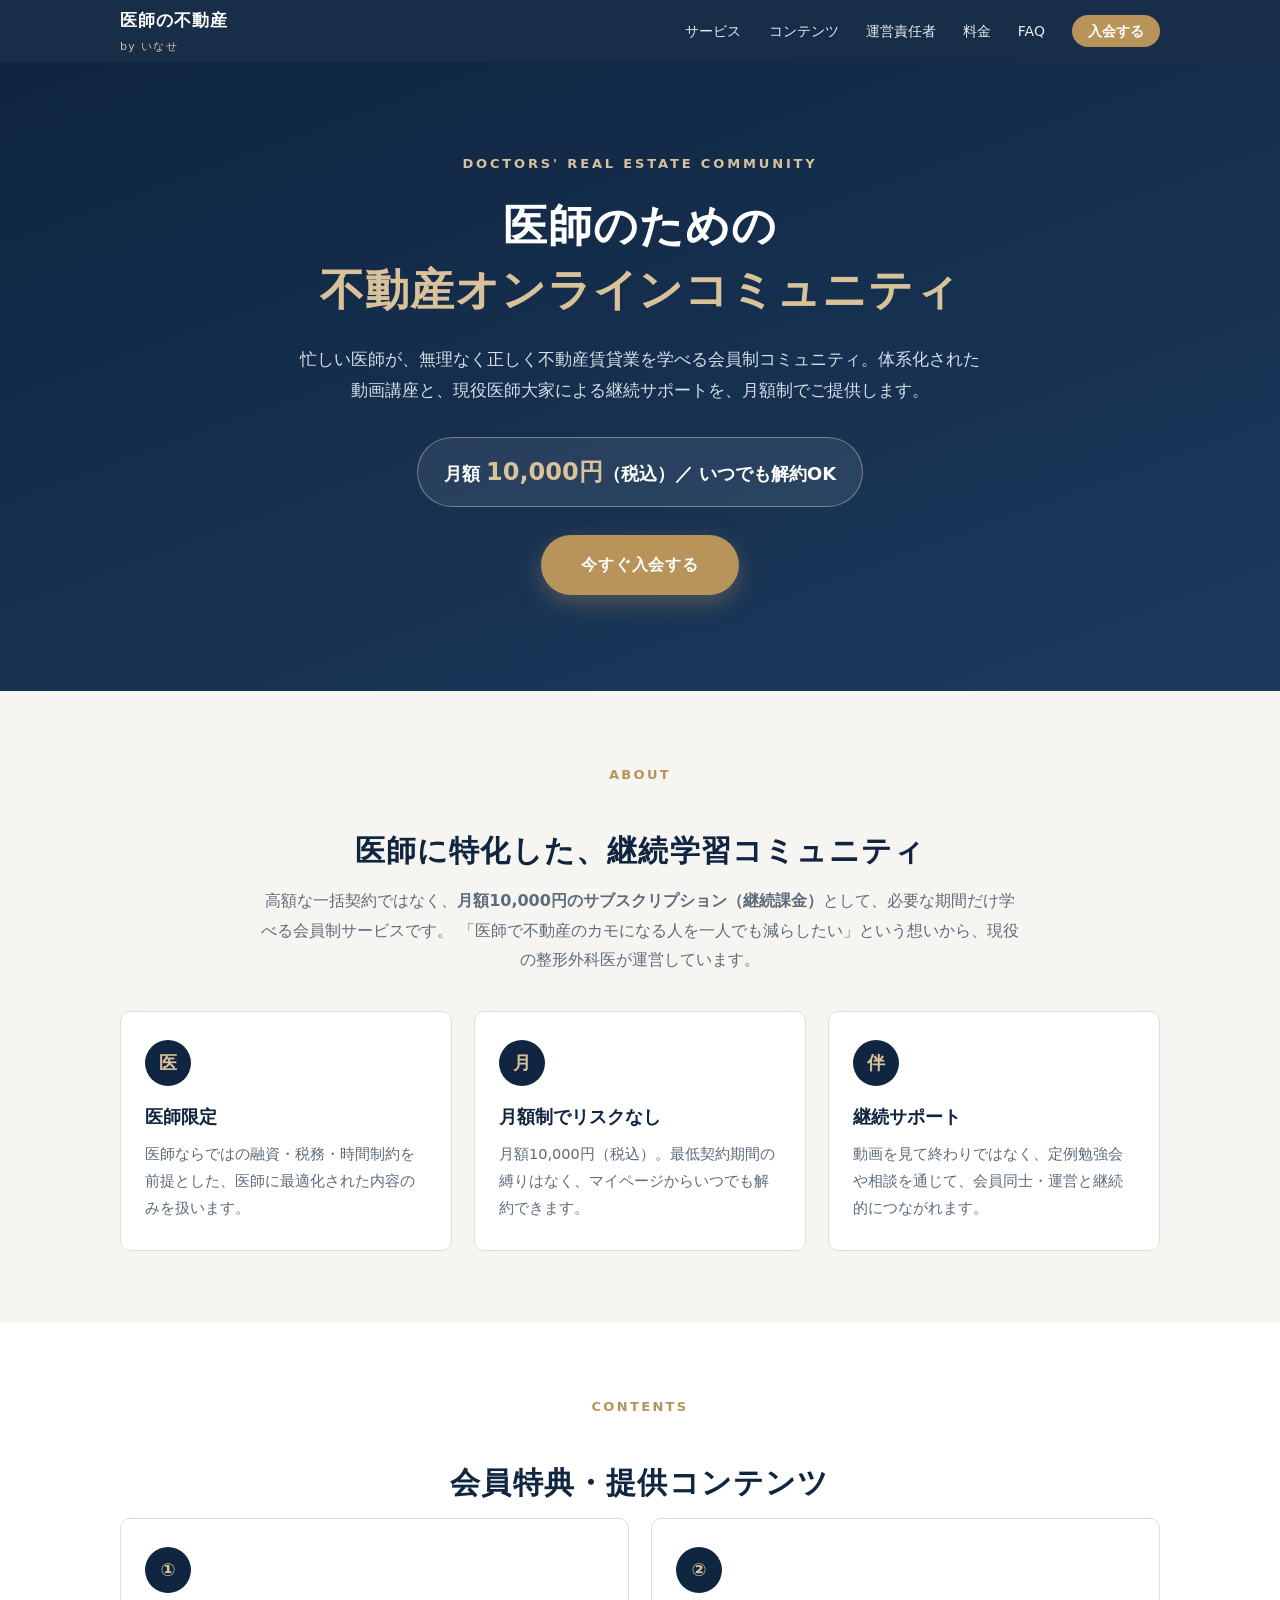
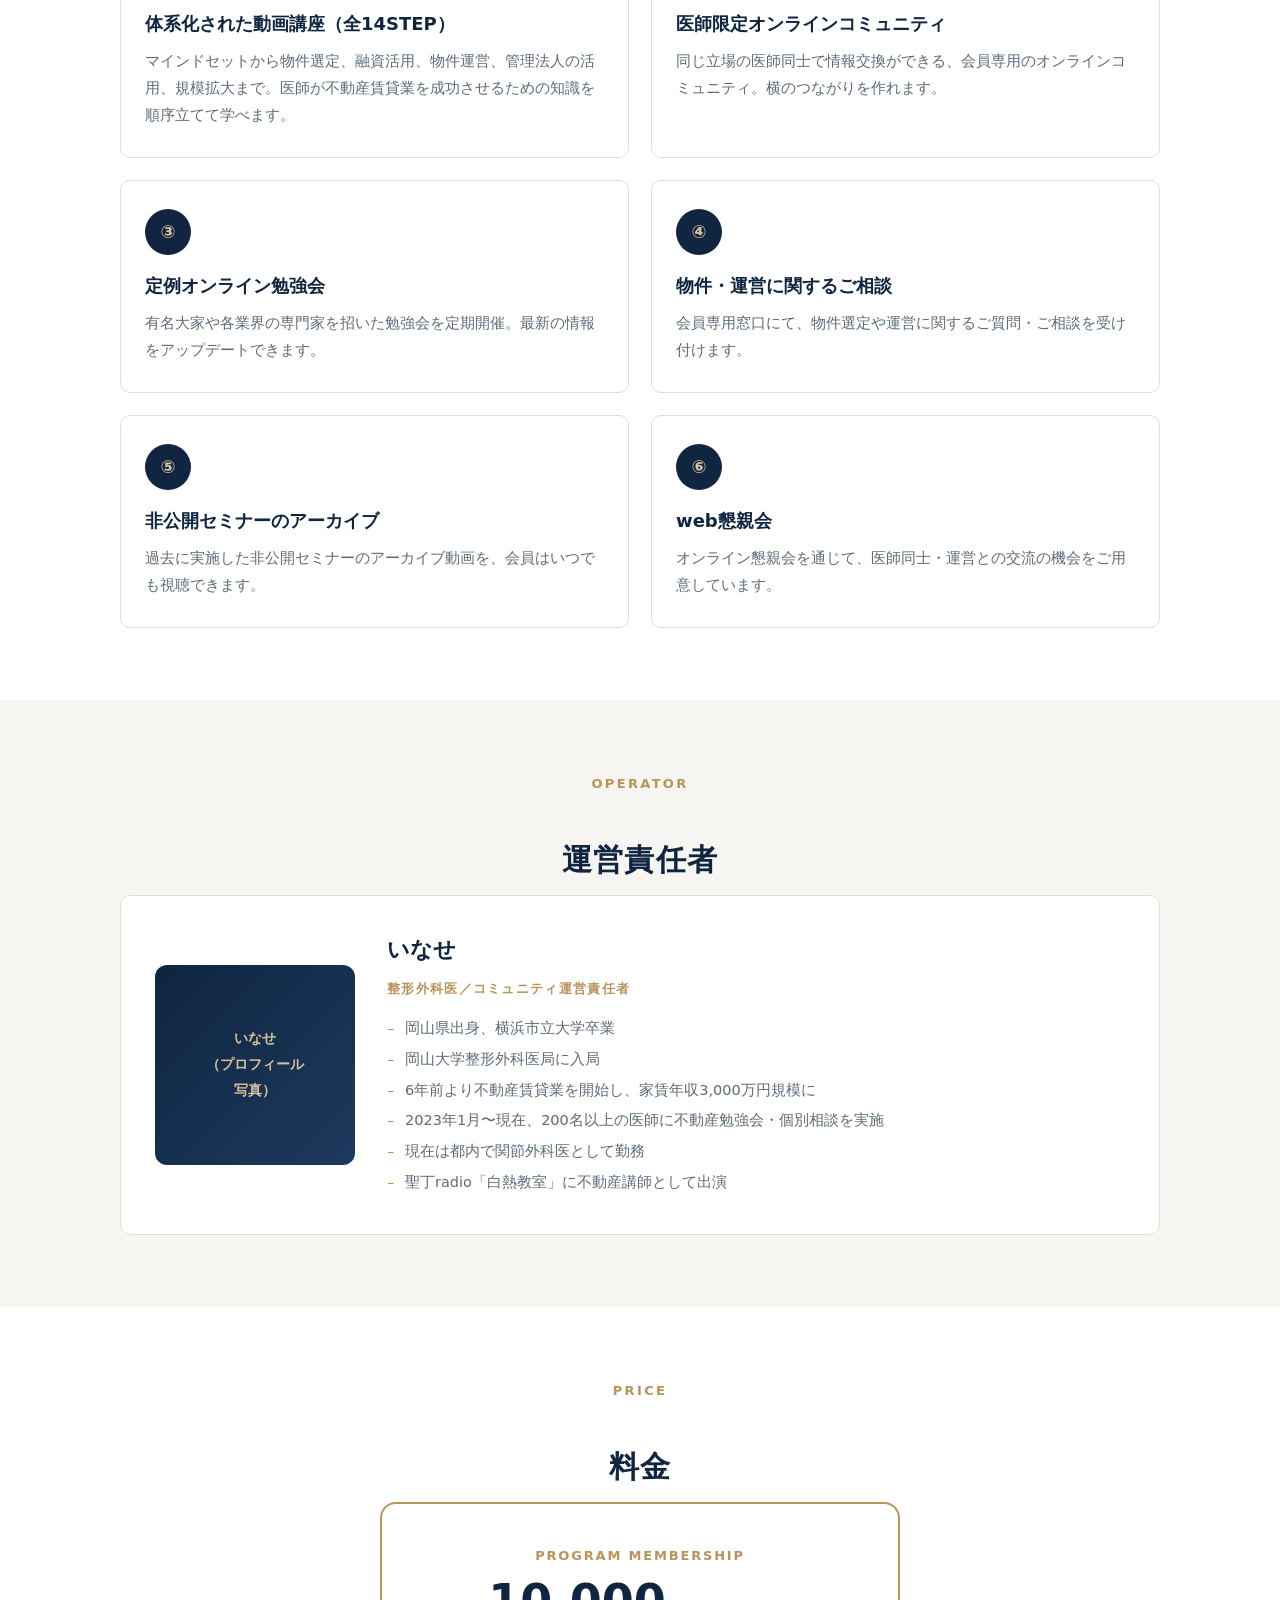
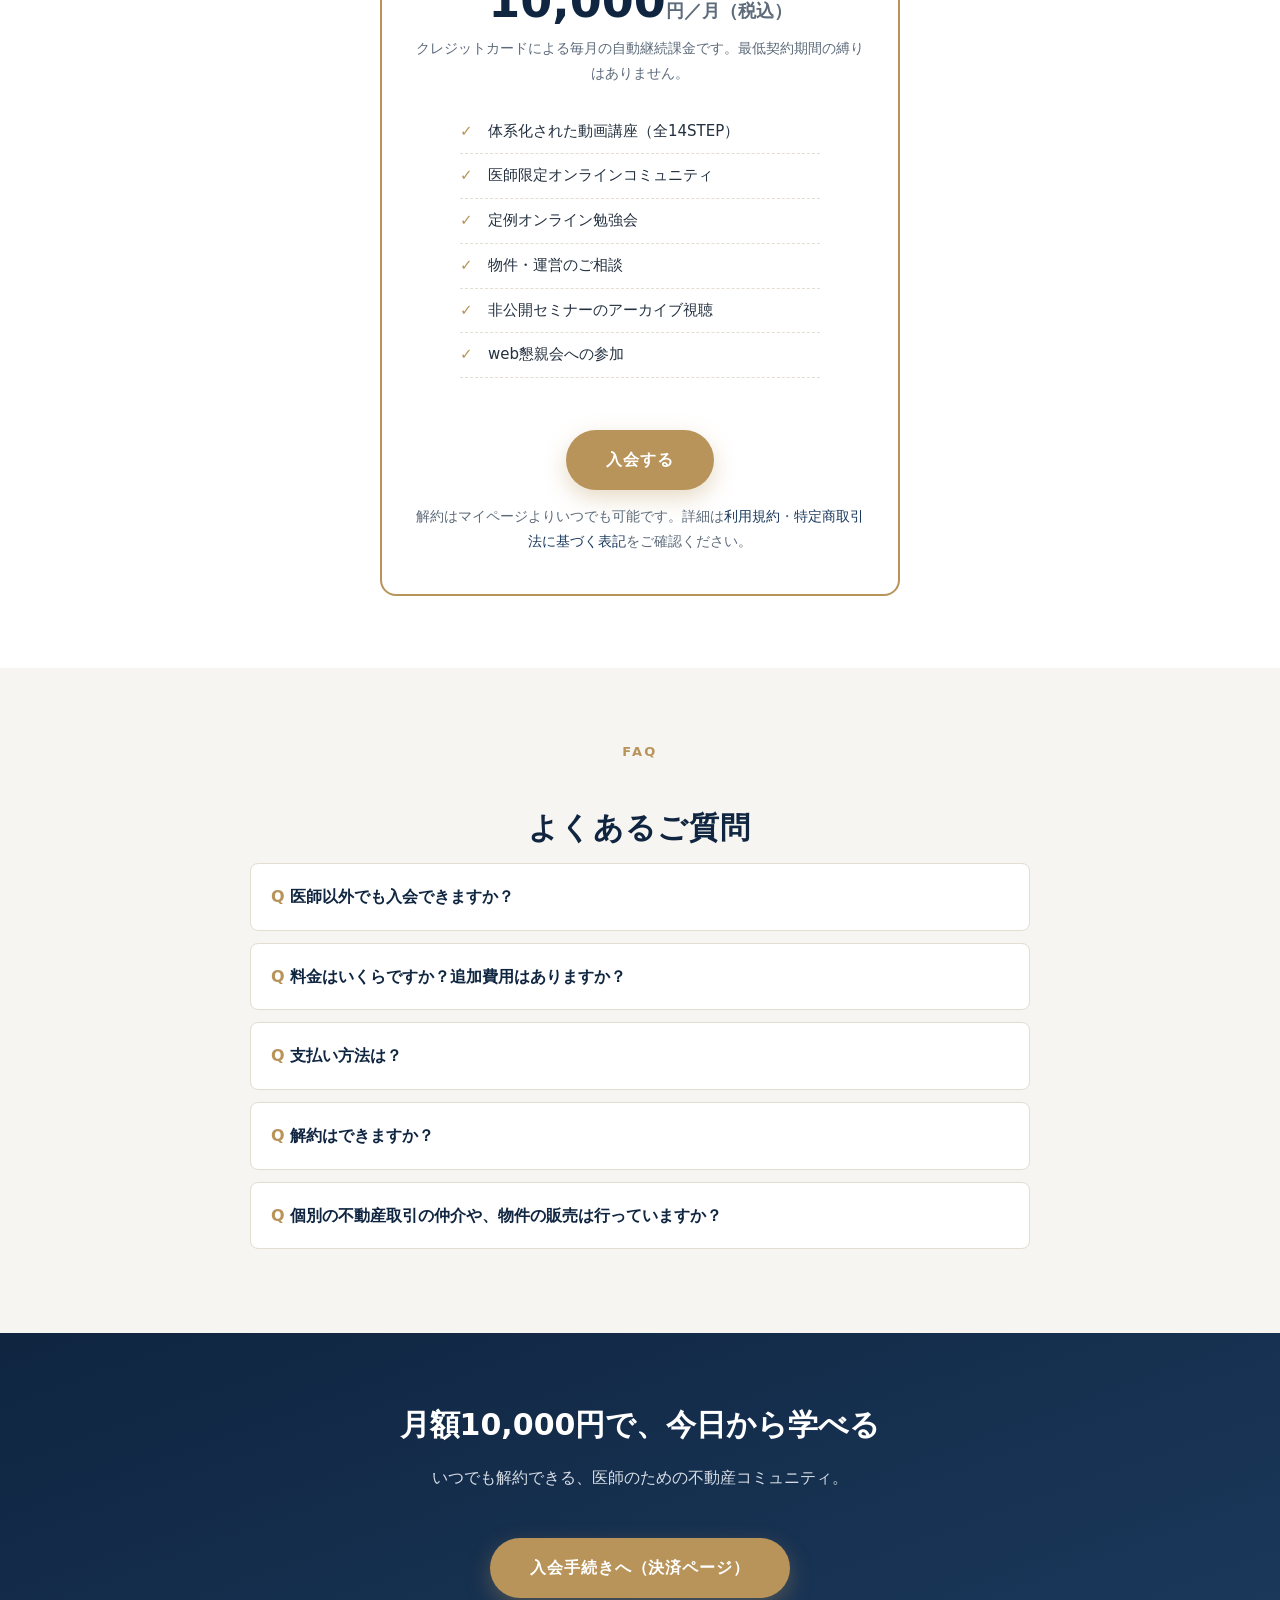
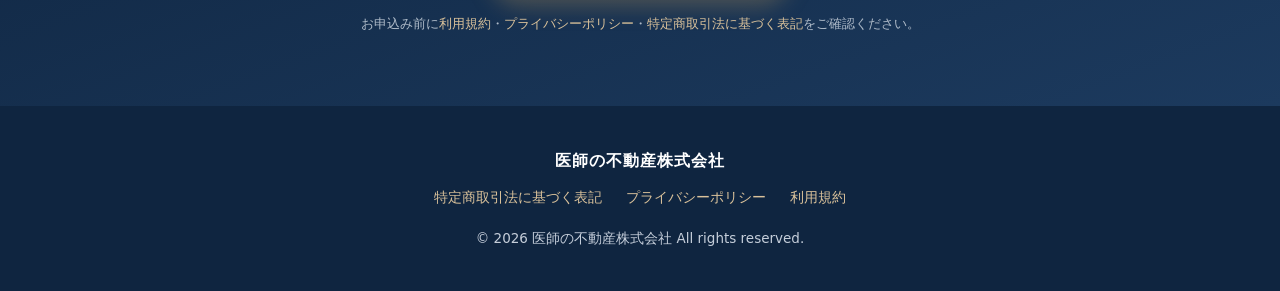
==== index.html @ 853f60ac "医師の不動産 月額会員制コミュニティ サイト初版（LP・特商法・利用規約・プライバシー） Co-Authored-By: Claude Opus 4.8 (1M context) <noreply@a" ====
<!DOCTYPE html>
<html lang="ja">
<head>
<meta charset="UTF-8">
<meta name="viewport" content="width=device-width, initial-scale=1.0">
<title>医師のための不動産コミュニティ｜医師の不動産株式会社</title>
<meta name="description" content="医師限定の不動産オンライン会員制コミュニティ。月額10,000円（税込）で、体系化された動画講座・定例勉強会・会員専用コミュニティ・物件相談をご利用いただけます。いつでも解約可能。">
<link rel="stylesheet" href="style.css">
</head>
<body>

<header class="site-header">
  <div class="container">
    <div class="brand">医師の不動産 <small>by いなせ</small></div>
    <nav class="nav">
      <a href="#about">サービス</a>
      <a href="#content">コンテンツ</a>
      <a href="#mentor">運営責任者</a>
      <a href="#price">料金</a>
      <a href="#faq">FAQ</a>
      <a href="#join" class="nav-cta">入会する</a>
    </nav>
  </div>
</header>

<!-- HERO -->
<section class="hero">
  <div class="container">
    <p class="eyebrow">DOCTORS' REAL ESTATE COMMUNITY</p>
    <h1>医師のための<br><span class="accent">不動産オンラインコミュニティ</span></h1>
    <p class="lead">忙しい医師が、無理なく正しく不動産賃貸業を学べる会員制コミュニティ。体系化された動画講座と、現役医師大家による継続サポートを、月額制でご提供します。</p>
    <div class="price-pill">月額 <b>10,000円</b>（税込）／ いつでも解約OK</div>
    <div><a href="#join" class="btn">今すぐ入会する</a></div>
  </div>
</section>

<!-- ABOUT -->
<section class="section" id="about">
  <div class="container">
    <p class="sec-sub">About</p>
    <h2 class="sec-title">医師に特化した、継続学習コミュニティ</h2>
    <p class="center" style="max-width:760px;margin:0 auto 36px;color:var(--muted)">
      高額な一括契約ではなく、<b>月額10,000円のサブスクリプション（継続課金）</b>として、必要な期間だけ学べる会員制サービスです。
      「医師で不動産のカモになる人を一人でも減らしたい」という想いから、現役の整形外科医が運営しています。
    </p>
    <div class="grid grid-3">
      <div class="card"><div class="ico">医</div><h3>医師限定</h3><p>医師ならではの融資・税務・時間制約を前提とした、医師に最適化された内容のみを扱います。</p></div>
      <div class="card"><div class="ico">月</div><h3>月額制でリスクなし</h3><p>月額10,000円（税込）。最低契約期間の縛りはなく、マイページからいつでも解約できます。</p></div>
      <div class="card"><div class="ico">伴</div><h3>継続サポート</h3><p>動画を見て終わりではなく、定例勉強会や相談を通じて、会員同士・運営と継続的につながれます。</p></div>
    </div>
  </div>
</section>

<!-- CONTENT -->
<section class="section section--alt" id="content">
  <div class="container">
    <p class="sec-sub">Contents</p>
    <h2 class="sec-title">会員特典・提供コンテンツ</h2>
    <div class="grid grid-2">
      <div class="card"><div class="ico">①</div><h3>体系化された動画講座（全14STEP）</h3><p>マインドセットから物件選定、融資活用、物件運営、管理法人の活用、規模拡大まで。医師が不動産賃貸業を成功させるための知識を順序立てて学べます。</p></div>
      <div class="card"><div class="ico">②</div><h3>医師限定オンラインコミュニティ</h3><p>同じ立場の医師同士で情報交換ができる、会員専用のオンラインコミュニティ。横のつながりを作れます。</p></div>
      <div class="card"><div class="ico">③</div><h3>定例オンライン勉強会</h3><p>有名大家や各業界の専門家を招いた勉強会を定期開催。最新の情報をアップデートできます。</p></div>
      <div class="card"><div class="ico">④</div><h3>物件・運営に関するご相談</h3><p>会員専用窓口にて、物件選定や運営に関するご質問・ご相談を受け付けます。</p></div>
      <div class="card"><div class="ico">⑤</div><h3>非公開セミナーのアーカイブ</h3><p>過去に実施した非公開セミナーのアーカイブ動画を、会員はいつでも視聴できます。</p></div>
      <div class="card"><div class="ico">⑥</div><h3>web懇親会</h3><p>オンライン懇親会を通じて、医師同士・運営との交流の機会をご用意しています。</p></div>
    </div>
  </div>
</section>

<!-- MENTOR -->
<section class="section" id="mentor">
  <div class="container">
    <p class="sec-sub">Operator</p>
    <h2 class="sec-title">運営責任者</h2>
    <div class="profile">
      <div class="ph">いなせ<br>（プロフィール<br>写真）</div>
      <div>
        <h3>いなせ</h3>
        <p class="role">整形外科医／コミュニティ運営責任者</p>
        <ul>
          <li>岡山県出身、横浜市立大学卒業</li>
          <li>岡山大学整形外科医局に入局</li>
          <li>6年前より不動産賃貸業を開始し、家賃年収3,000万円規模に</li>
          <li>2023年1月〜現在、200名以上の医師に不動産勉強会・個別相談を実施</li>
          <li>現在は都内で関節外科医として勤務</li>
          <li>聖丁radio「白熱教室」に不動産講師として出演</li>
        </ul>
      </div>
    </div>
  </div>
</section>

<!-- PRICE -->
<section class="section section--alt" id="price">
  <div class="container">
    <p class="sec-sub">Price</p>
    <h2 class="sec-title">料金</h2>
    <div class="pricebox">
      <div class="label">PROGRAM MEMBERSHIP</div>
      <div class="amount">10,000<span>円／月（税込）</span></div>
      <div class="note">クレジットカードによる毎月の自動継続課金です。最低契約期間の縛りはありません。</div>
      <ul>
        <li>体系化された動画講座（全14STEP）</li>
        <li>医師限定オンラインコミュニティ</li>
        <li>定例オンライン勉強会</li>
        <li>物件・運営のご相談</li>
        <li>非公開セミナーのアーカイブ視聴</li>
        <li>web懇親会への参加</li>
      </ul>
      <div style="margin-top:24px"><a href="#join" class="btn">入会する</a></div>
      <div class="note" style="margin-top:14px">解約はマイページよりいつでも可能です。詳細は<a href="terms.html">利用規約</a>・<a href="tokushoho.html">特定商取引法に基づく表記</a>をご確認ください。</div>
    </div>
  </div>
</section>

<!-- FAQ -->
<section class="section" id="faq">
  <div class="container" style="max-width:820px">
    <p class="sec-sub">FAQ</p>
    <h2 class="sec-title">よくあるご質問</h2>
    <div class="faq">
      <details><summary>医師以外でも入会できますか？</summary><div class="ans">本コミュニティは医師を対象とした会員制サービスです。お申込み時に確認させていただく場合があります。</div></details>
      <details><summary>料金はいくらですか？追加費用はありますか？</summary><div class="ans">月額10,000円（税込）のみです。視聴・接続にかかる通信費はお客様のご負担となります。それ以外に必須の追加費用はありません。</div></details>
      <details><summary>支払い方法は？</summary><div class="ans">クレジットカードによる毎月の自動継続課金（サブスクリプション）です。</div></details>
      <details><summary>解約はできますか？</summary><div class="ans">はい。最低契約期間の縛りはなく、マイページからいつでも解約手続きができます。解約後は次回更新日以降の課金が停止します。詳細は<a href="terms.html">利用規約</a>をご確認ください。</div></details>
      <details><summary>個別の不動産取引の仲介や、物件の販売は行っていますか？</summary><div class="ans">いいえ。本サービスは情報提供・学習・コミュニティ運営を目的としており、不動産の売買仲介や特定物件の販売・斡旋は行っておりません。</div></details>
    </div>
  </div>
</section>

<!-- CTA / JOIN -->
<section class="cta-band" id="join">
  <div class="container">
    <h2>月額10,000円で、今日から学べる</h2>
    <p>いつでも解約できる、医師のための不動産コミュニティ。</p>
    <p style="margin-top:18px">
      <!-- TODO: Stripe Payment Link / Checkout のURLをここに設定してください -->
      <a href="#" class="btn">入会手続きへ（決済ページ）</a>
    </p>
    <p style="margin-top:14px;font-size:13px;color:#aebac8">
      お申込み前に<a style="color:var(--gold-light)" href="terms.html">利用規約</a>・<a style="color:var(--gold-light)" href="privacy.html">プライバシーポリシー</a>・<a style="color:var(--gold-light)" href="tokushoho.html">特定商取引法に基づく表記</a>をご確認ください。
    </p>
  </div>
</section>

<footer class="site-footer">
  <div class="container">
    <div class="brand-f">医師の不動産株式会社</div>
    <div>
      <a href="tokushoho.html">特定商取引法に基づく表記</a>
      <a href="privacy.html">プライバシーポリシー</a>
      <a href="terms.html">利用規約</a>
    </div>
    <p style="margin-top:16px">&copy; 2026 医師の不動産株式会社 All rights reserved.</p>
  </div>
</footer>

</body>
</html>
---- style.css ----
:root{
  --navy:#0f2540;
  --navy2:#1c3a5e;
  --gold:#b8945a;
  --gold-light:#d9c19a;
  --bg:#f7f5f1;
  --text:#23303f;
  --muted:#5d6b7a;
  --line:#e3ddd2;
  --white:#ffffff;
  --radius:10px;
  --maxw:1080px;
}
*{box-sizing:border-box;margin:0;padding:0}
html{scroll-behavior:smooth}
body{
  font-family:"Hiragino Kaku Gothic ProN","Yu Gothic",Meiryo,system-ui,sans-serif;
  color:var(--text);
  background:var(--bg);
  line-height:1.85;
  font-size:16px;
  -webkit-font-smoothing:antialiased;
}
a{color:var(--navy2);text-decoration:none}
a:hover{text-decoration:underline}
img{max-width:100%;display:block}
.container{max-width:var(--maxw);margin:0 auto;padding:0 20px}
.section{padding:72px 0}
.section--alt{background:var(--white)}
h2.sec-title{
  font-size:clamp(22px,4vw,30px);
  text-align:center;
  color:var(--navy);
  font-weight:800;
  letter-spacing:.04em;
  margin-bottom:8px;
}
.sec-sub{text-align:center;color:var(--gold);font-weight:700;letter-spacing:.18em;font-size:13px;margin-bottom:36px;text-transform:uppercase}

/* Header */
header.site-header{
  position:sticky;top:0;z-index:50;
  background:rgba(15,37,64,.96);
  backdrop-filter:saturate(120%) blur(6px);
  color:#fff;
}
.site-header .container{display:flex;align-items:center;justify-content:space-between;height:62px}
.brand{font-weight:800;letter-spacing:.06em;color:#fff;font-size:17px}
.brand small{display:block;font-weight:400;font-size:11px;color:var(--gold-light);letter-spacing:.12em}
.nav a{color:#e7ecf2;margin-left:22px;font-size:14px}
.nav a:hover{color:var(--gold-light);text-decoration:none}
.nav-cta{background:var(--gold);color:#fff !important;padding:8px 16px;border-radius:999px;font-weight:700}
@media(max-width:720px){.nav{display:none}}

/* Hero */
.hero{
  background:linear-gradient(160deg,var(--navy) 0%,var(--navy2) 100%);
  color:#fff;text-align:center;padding:90px 20px 96px;position:relative;overflow:hidden;
}
.hero .eyebrow{color:var(--gold-light);letter-spacing:.22em;font-size:13px;font-weight:700;margin-bottom:18px}
.hero h1{font-size:clamp(26px,5.4vw,44px);line-height:1.45;font-weight:800;letter-spacing:.02em}
.hero h1 .accent{color:var(--gold-light)}
.hero p.lead{margin:22px auto 0;max-width:680px;color:#d7dee7;font-size:clamp(15px,2.4vw,17px)}
.hero .price-pill{
  display:inline-block;margin-top:30px;background:rgba(255,255,255,.08);
  border:1px solid rgba(217,193,154,.5);border-radius:999px;padding:12px 26px;
  font-size:18px;font-weight:700;
}
.hero .price-pill b{color:var(--gold-light);font-size:24px}
.btn{
  display:inline-block;background:var(--gold);color:#fff;font-weight:800;
  padding:15px 40px;border-radius:999px;margin-top:28px;letter-spacing:.06em;
  box-shadow:0 8px 22px rgba(184,148,90,.35);transition:transform .15s,box-shadow .15s;
}
.btn:hover{transform:translateY(-2px);text-decoration:none;box-shadow:0 12px 28px rgba(184,148,90,.45);color:#fff}
.btn--ghost{background:transparent;border:2px solid var(--gold);color:var(--gold)}
.btn--ghost:hover{background:var(--gold);color:#fff}

/* Cards / features */
.grid{display:grid;gap:22px}
.grid-3{grid-template-columns:repeat(3,1fr)}
.grid-2{grid-template-columns:repeat(2,1fr)}
@media(max-width:820px){.grid-3,.grid-2{grid-template-columns:1fr}}
.card{
  background:var(--white);border:1px solid var(--line);border-radius:var(--radius);
  padding:28px 24px;transition:transform .15s,box-shadow .15s;
}
.card:hover{transform:translateY(-3px);box-shadow:0 10px 26px rgba(15,37,64,.08)}
.card .ico{width:46px;height:46px;border-radius:50%;background:var(--navy);color:var(--gold-light);
  display:flex;align-items:center;justify-content:center;font-weight:800;margin-bottom:14px;font-size:18px}
.card h3{font-size:18px;color:var(--navy);margin-bottom:8px}
.card p{color:var(--muted);font-size:14.5px}

/* profile */
.profile{display:grid;grid-template-columns:200px 1fr;gap:32px;align-items:center;
  background:var(--white);border:1px solid var(--line);border-radius:var(--radius);padding:34px}
.profile .ph{width:200px;height:200px;border-radius:12px;background:linear-gradient(135deg,var(--navy),var(--navy2));
  display:flex;align-items:center;justify-content:center;color:var(--gold-light);font-weight:700;text-align:center;font-size:14px}
.profile h3{color:var(--navy);font-size:22px;margin-bottom:6px}
.profile .role{color:var(--gold);font-weight:700;font-size:13px;letter-spacing:.1em;margin-bottom:14px}
.profile ul{list-style:none}
.profile li{padding-left:18px;position:relative;color:var(--muted);font-size:14.5px;margin-bottom:4px}
.profile li::before{content:"–";position:absolute;left:0;color:var(--gold)}
@media(max-width:680px){.profile{grid-template-columns:1fr;text-align:center}.profile .ph{margin:0 auto}.profile li{text-align:left}}

/* price box */
.pricebox{max-width:520px;margin:0 auto;background:var(--white);border:2px solid var(--gold);
  border-radius:16px;padding:40px 32px;text-align:center}
.pricebox .label{color:var(--gold);font-weight:700;letter-spacing:.14em;font-size:13px}
.pricebox .amount{font-size:46px;font-weight:800;color:var(--navy);line-height:1.2;margin:6px 0}
.pricebox .amount span{font-size:18px;color:var(--muted)}
.pricebox .note{color:var(--muted);font-size:13.5px;margin-top:6px}
.pricebox ul{text-align:left;list-style:none;margin:24px auto 0;max-width:360px}
.pricebox li{padding:8px 0 8px 28px;position:relative;border-bottom:1px dashed var(--line);font-size:15px}
.pricebox li::before{content:"✓";position:absolute;left:0;color:var(--gold);font-weight:800}

/* faq */
.faq details{background:var(--white);border:1px solid var(--line);border-radius:8px;padding:0;margin-bottom:12px;overflow:hidden}
.faq summary{cursor:pointer;padding:18px 20px;font-weight:700;color:var(--navy);list-style:none}
.faq summary::-webkit-details-marker{display:none}
.faq summary::before{content:"Q ";color:var(--gold);font-weight:800}
.faq details[open] summary{border-bottom:1px solid var(--line)}
.faq .ans{padding:16px 20px;color:var(--muted);font-size:14.5px}

/* legal table */
.legal{max-width:860px;margin:0 auto}
.legal h1{font-size:26px;color:var(--navy);margin-bottom:8px}
.legal .updated{color:var(--muted);font-size:13px;margin-bottom:28px}
.legal table{width:100%;border-collapse:collapse;background:var(--white);border:1px solid var(--line);border-radius:8px;overflow:hidden}
.legal th,.legal td{text-align:left;padding:16px 18px;border-bottom:1px solid var(--line);vertical-align:top;font-size:14.5px}
.legal th{width:34%;background:#f0ece4;color:var(--navy);font-weight:700}
.legal tr:last-child th,.legal tr:last-child td{border-bottom:none}
.legal h2{font-size:18px;color:var(--navy);margin:30px 0 10px}
.legal p,.legal li{color:var(--text);font-size:14.5px}
.legal ol,.legal ul{margin:8px 0 8px 22px}
.legal li{margin-bottom:6px}
.todo{background:#fff7e6;border:1px solid #f0c97a;color:#7a5800;padding:2px 8px;border-radius:5px;font-weight:700;font-size:13px}

/* footer */
footer.site-footer{background:var(--navy);color:#c5ceda;padding:40px 0;text-align:center;font-size:13.5px;margin-top:0}
footer.site-footer a{color:var(--gold-light);margin:0 10px}
footer.site-footer .brand-f{color:#fff;font-weight:800;letter-spacing:.06em;margin-bottom:10px;font-size:16px}
.cta-band{background:linear-gradient(160deg,var(--navy),var(--navy2));color:#fff;text-align:center;padding:64px 20px}
.cta-band h2{font-size:clamp(22px,4vw,30px);margin-bottom:10px}
.cta-band p{color:#d7dee7;margin-bottom:6px}
.center{text-align:center}
.mt24{margin-top:24px}
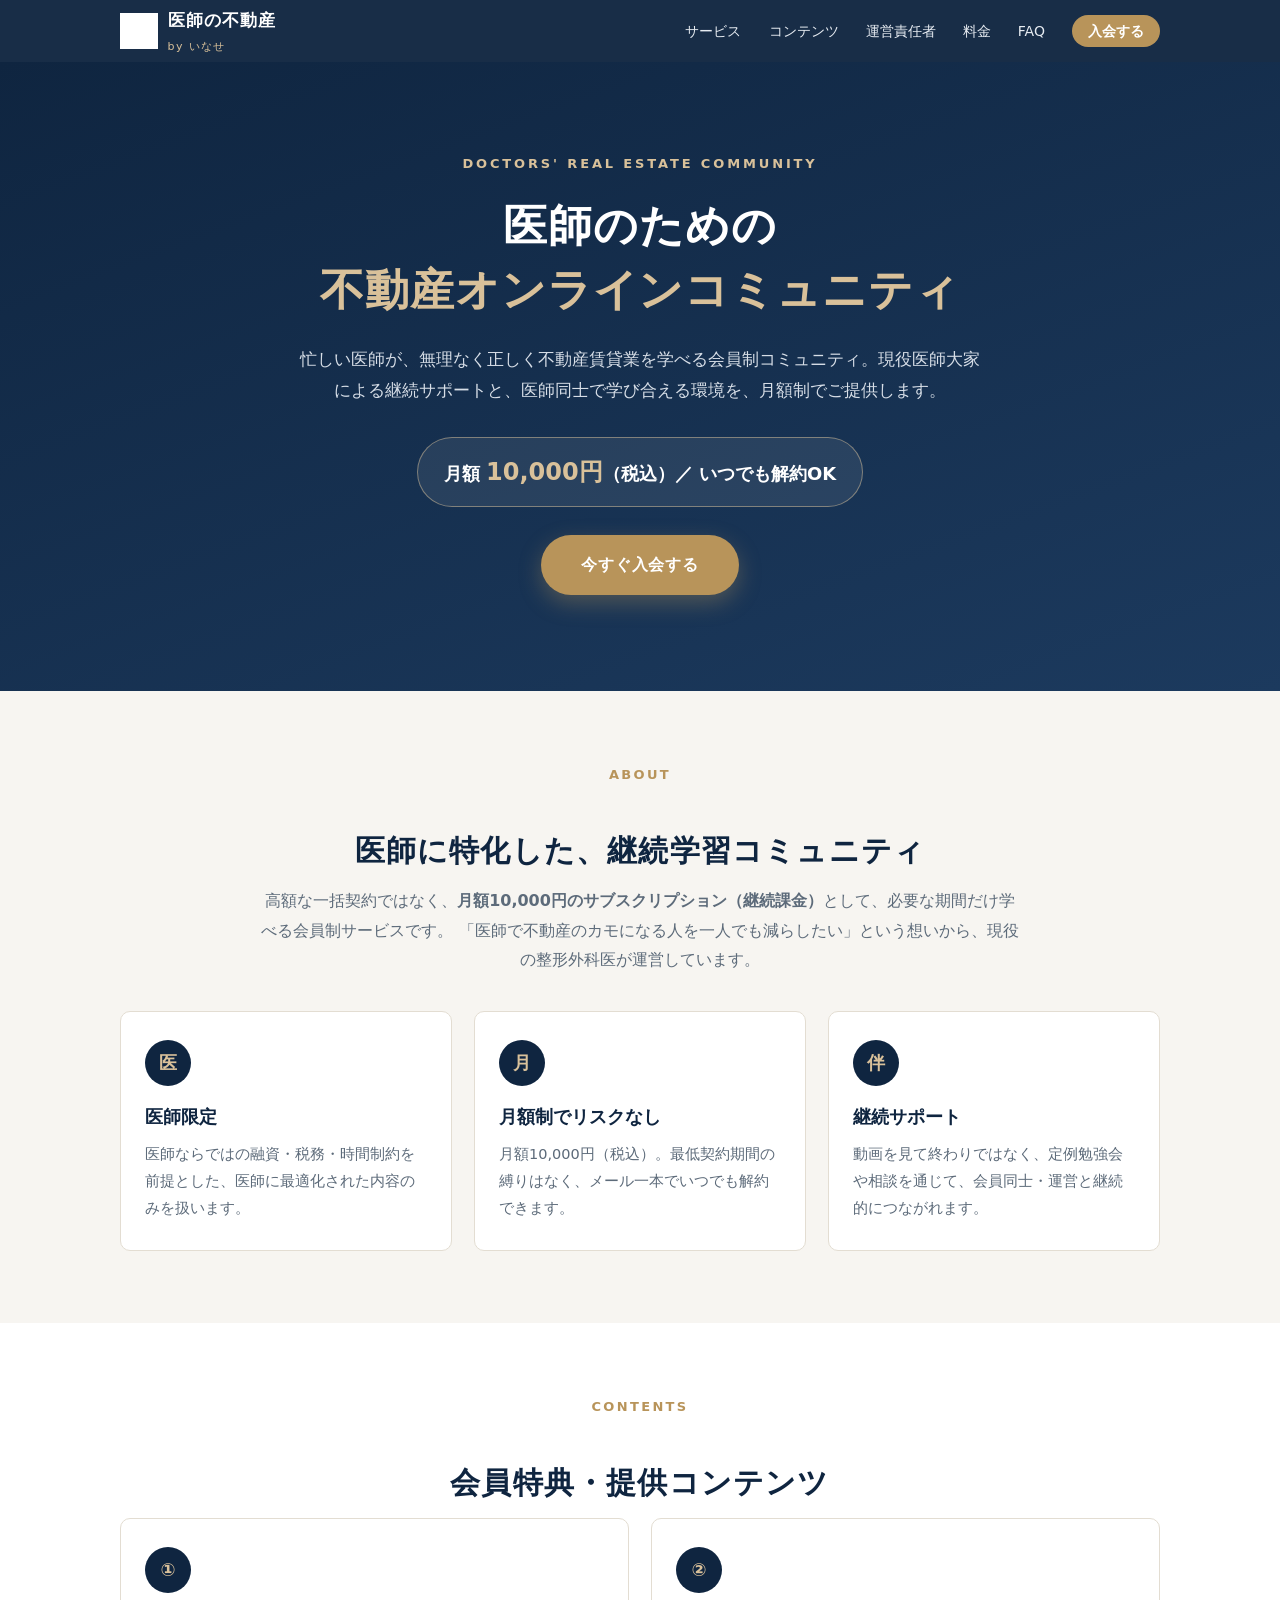
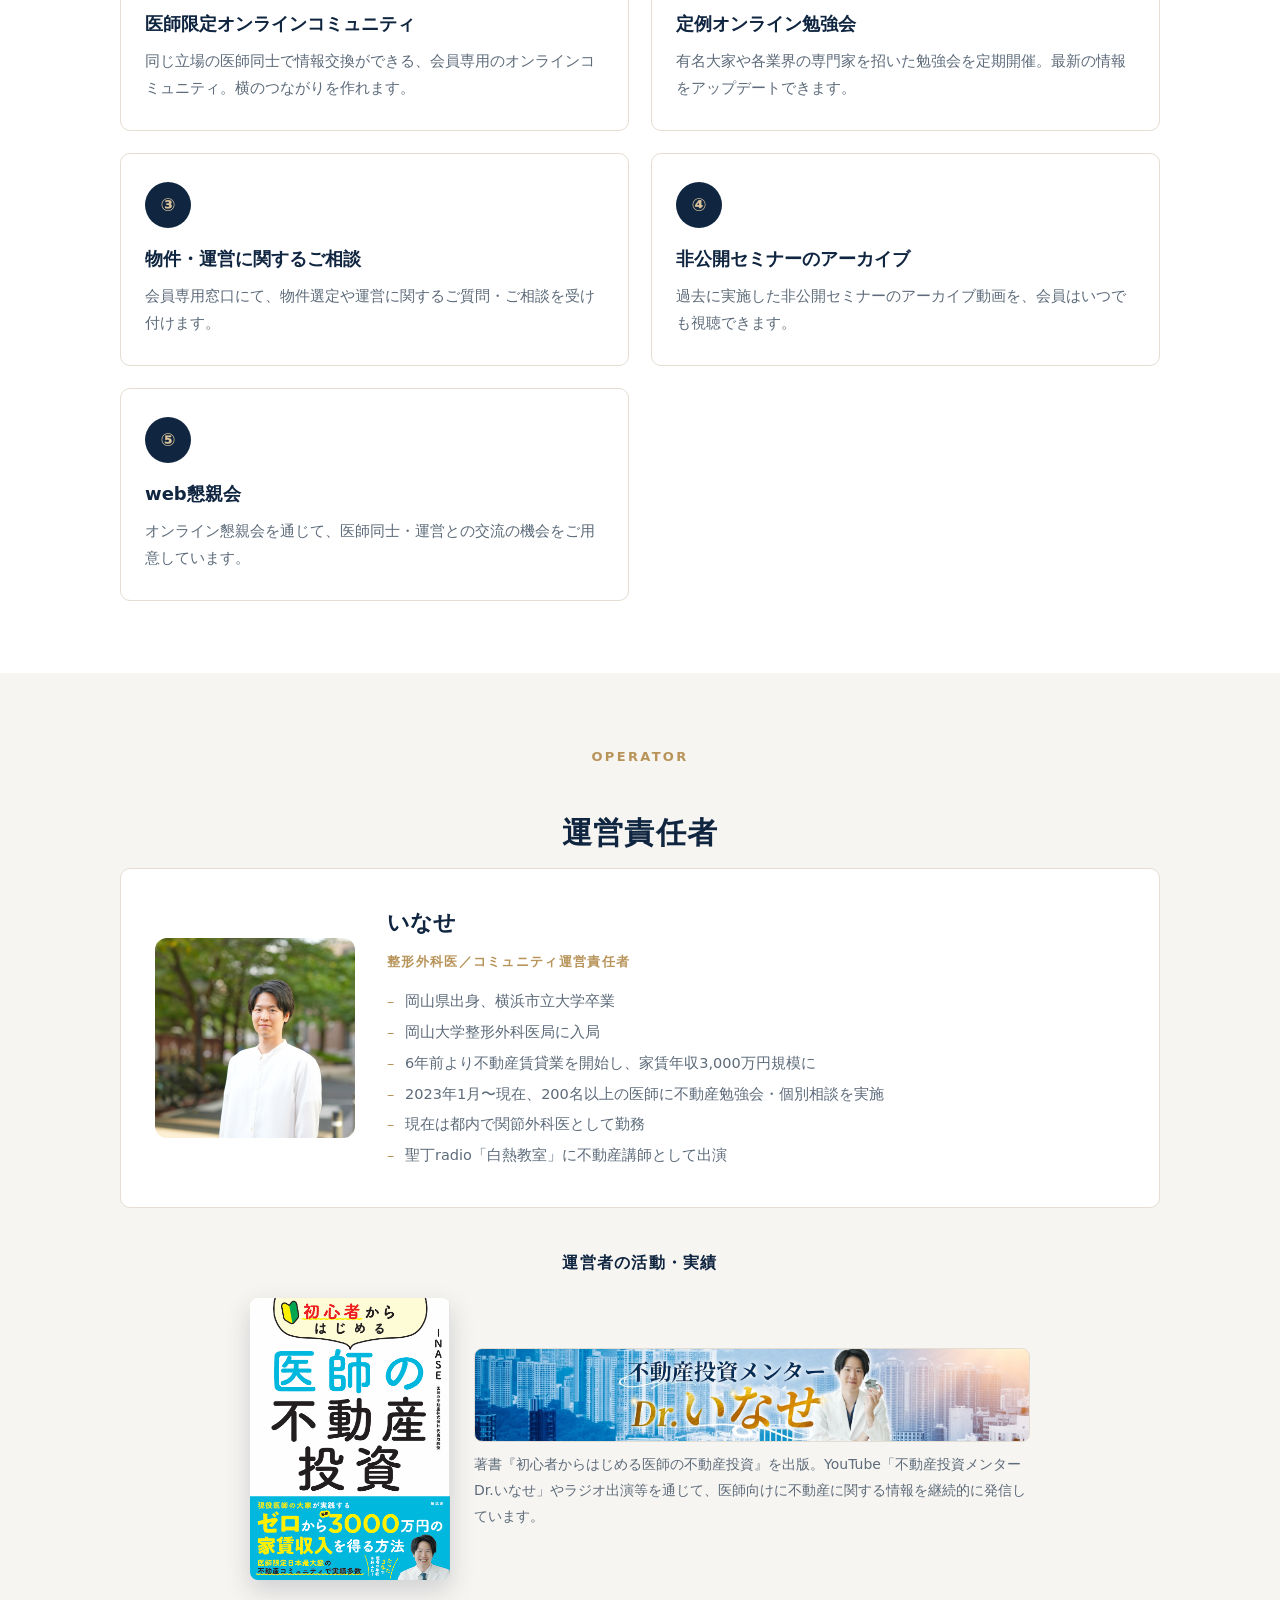
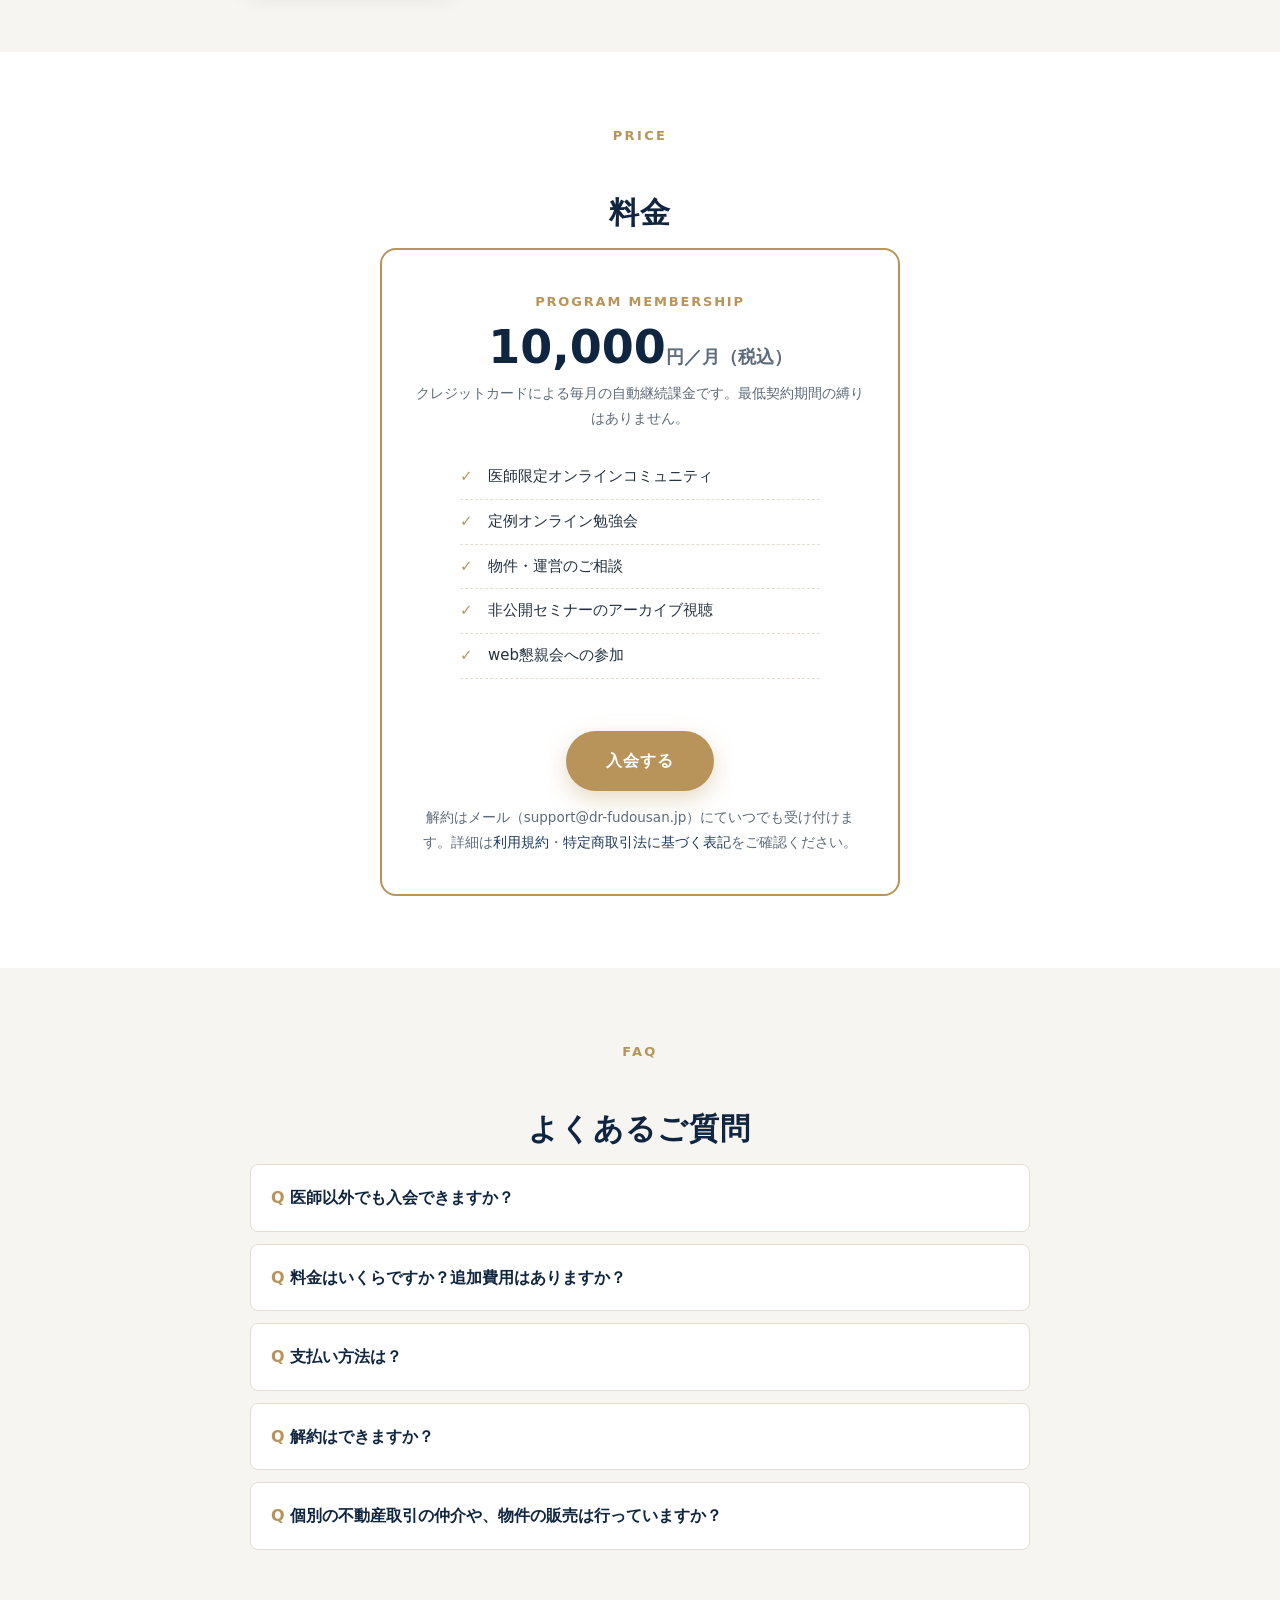
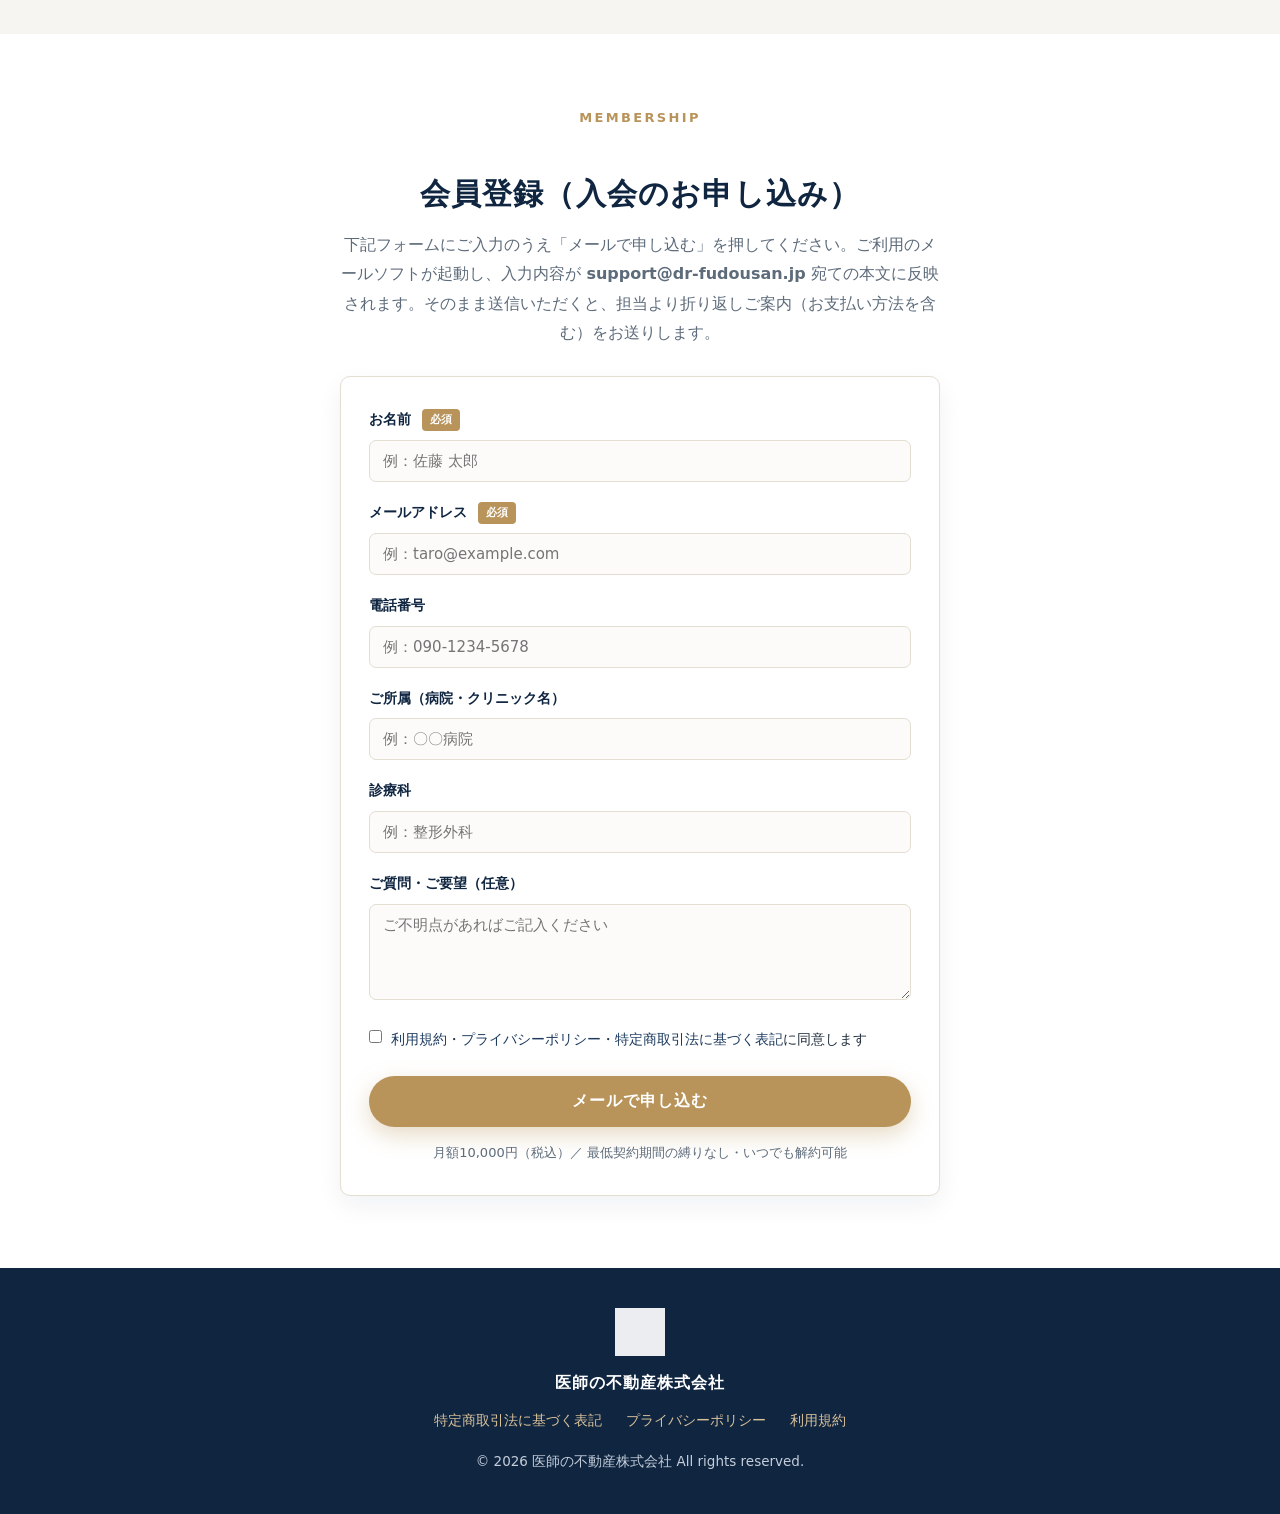
==== commit 23bace45: "ロゴ・プロフィール写真・実績画像を反映、動画講座カード削除、入会をメール送信式の会員登録フォームに変更 Co-Authored-By: Claude Opus 4.8 (1M context) <no" ====
--- a/index.html
+++ b/index.html
@@ -6,12 +6,13 @@
 <title>医師のための不動産コミュニティ｜医師の不動産株式会社</title>
 <meta name="description" content="医師限定の不動産オンライン会員制コミュニティ。月額10,000円（税込）で、体系化された動画講座・定例勉強会・会員専用コミュニティ・物件相談をご利用いただけます。いつでも解約可能。">
 <link rel="stylesheet" href="style.css">
+<link rel="icon" href="images/dr-fudousan-logo.png">
 </head>
 <body>
 
 <header class="site-header">
   <div class="container">
-    <div class="brand">医師の不動産 <small>by いなせ</small></div>
+    <div class="brand"><img class="logo" src="images/dr-fudousan-logo.png" alt="医師の不動産株式会社"><span>医師の不動産 <small>by いなせ</small></span></div>
     <nav class="nav">
       <a href="#about">サービス</a>
       <a href="#content">コンテンツ</a>
@@ -28,7 +29,7 @@
   <div class="container">
     <p class="eyebrow">DOCTORS' REAL ESTATE COMMUNITY</p>
     <h1>医師のための<br><span class="accent">不動産オンラインコミュニティ</span></h1>
-    <p class="lead">忙しい医師が、無理なく正しく不動産賃貸業を学べる会員制コミュニティ。体系化された動画講座と、現役医師大家による継続サポートを、月額制でご提供します。</p>
+    <p class="lead">忙しい医師が、無理なく正しく不動産賃貸業を学べる会員制コミュニティ。現役医師大家による継続サポートと、医師同士で学び合える環境を、月額制でご提供します。</p>
     <div class="price-pill">月額 <b>10,000円</b>（税込）／ いつでも解約OK</div>
     <div><a href="#join" class="btn">今すぐ入会する</a></div>
   </div>
@@ -45,7 +46,7 @@
     </p>
     <div class="grid grid-3">
       <div class="card"><div class="ico">医</div><h3>医師限定</h3><p>医師ならではの融資・税務・時間制約を前提とした、医師に最適化された内容のみを扱います。</p></div>
-      <div class="card"><div class="ico">月</div><h3>月額制でリスクなし</h3><p>月額10,000円（税込）。最低契約期間の縛りはなく、マイページからいつでも解約できます。</p></div>
+      <div class="card"><div class="ico">月</div><h3>月額制でリスクなし</h3><p>月額10,000円（税込）。最低契約期間の縛りはなく、メール一本でいつでも解約できます。</p></div>
       <div class="card"><div class="ico">伴</div><h3>継続サポート</h3><p>動画を見て終わりではなく、定例勉強会や相談を通じて、会員同士・運営と継続的につながれます。</p></div>
     </div>
   </div>
@@ -57,12 +58,11 @@
     <p class="sec-sub">Contents</p>
     <h2 class="sec-title">会員特典・提供コンテンツ</h2>
     <div class="grid grid-2">
-      <div class="card"><div class="ico">①</div><h3>体系化された動画講座（全14STEP）</h3><p>マインドセットから物件選定、融資活用、物件運営、管理法人の活用、規模拡大まで。医師が不動産賃貸業を成功させるための知識を順序立てて学べます。</p></div>
-      <div class="card"><div class="ico">②</div><h3>医師限定オンラインコミュニティ</h3><p>同じ立場の医師同士で情報交換ができる、会員専用のオンラインコミュニティ。横のつながりを作れます。</p></div>
-      <div class="card"><div class="ico">③</div><h3>定例オンライン勉強会</h3><p>有名大家や各業界の専門家を招いた勉強会を定期開催。最新の情報をアップデートできます。</p></div>
-      <div class="card"><div class="ico">④</div><h3>物件・運営に関するご相談</h3><p>会員専用窓口にて、物件選定や運営に関するご質問・ご相談を受け付けます。</p></div>
-      <div class="card"><div class="ico">⑤</div><h3>非公開セミナーのアーカイブ</h3><p>過去に実施した非公開セミナーのアーカイブ動画を、会員はいつでも視聴できます。</p></div>
-      <div class="card"><div class="ico">⑥</div><h3>web懇親会</h3><p>オンライン懇親会を通じて、医師同士・運営との交流の機会をご用意しています。</p></div>
+      <div class="card"><div class="ico">①</div><h3>医師限定オンラインコミュニティ</h3><p>同じ立場の医師同士で情報交換ができる、会員専用のオンラインコミュニティ。横のつながりを作れます。</p></div>
+      <div class="card"><div class="ico">②</div><h3>定例オンライン勉強会</h3><p>有名大家や各業界の専門家を招いた勉強会を定期開催。最新の情報をアップデートできます。</p></div>
+      <div class="card"><div class="ico">③</div><h3>物件・運営に関するご相談</h3><p>会員専用窓口にて、物件選定や運営に関するご質問・ご相談を受け付けます。</p></div>
+      <div class="card"><div class="ico">④</div><h3>非公開セミナーのアーカイブ</h3><p>過去に実施した非公開セミナーのアーカイブ動画を、会員はいつでも視聴できます。</p></div>
+      <div class="card"><div class="ico">⑤</div><h3>web懇親会</h3><p>オンライン懇親会を通じて、医師同士・運営との交流の機会をご用意しています。</p></div>
     </div>
   </div>
 </section>
@@ -73,7 +73,7 @@
     <p class="sec-sub">Operator</p>
     <h2 class="sec-title">運営責任者</h2>
     <div class="profile">
-      <div class="ph">いなせ<br>（プロフィール<br>写真）</div>
+      <img class="photo" src="images/profile.jpg" alt="運営責任者 いなせ（佐藤 雄亮）">
       <div>
         <h3>いなせ</h3>
         <p class="role">整形外科医／コミュニティ運営責任者</p>
@@ -87,6 +87,17 @@
         </ul>
       </div>
     </div>
+
+    <div class="media">
+      <h3>運営者の活動・実績</h3>
+      <div class="media-row">
+        <img class="book" src="images/book-cover.png" alt="書籍『初心者からはじめる医師の不動産投資』">
+        <div>
+          <img class="yt" src="images/youtube-thumbnail.jpg" alt="YouTube『不動産投資メンター Dr.いなせ』チャンネル">
+          <p>著書『初心者からはじめる医師の不動産投資』を出版。YouTube「不動産投資メンター Dr.いなせ」やラジオ出演等を通じて、医師向けに不動産に関する情報を継続的に発信しています。</p>
+        </div>
+      </div>
+    </div>
   </div>
 </section>
 
@@ -100,7 +111,6 @@
       <div class="amount">10,000<span>円／月（税込）</span></div>
       <div class="note">クレジットカードによる毎月の自動継続課金です。最低契約期間の縛りはありません。</div>
       <ul>
-        <li>体系化された動画講座（全14STEP）</li>
         <li>医師限定オンラインコミュニティ</li>
         <li>定例オンライン勉強会</li>
         <li>物件・運営のご相談</li>
@@ -108,7 +118,7 @@
         <li>web懇親会への参加</li>
       </ul>
       <div style="margin-top:24px"><a href="#join" class="btn">入会する</a></div>
-      <div class="note" style="margin-top:14px">解約はマイページよりいつでも可能です。詳細は<a href="terms.html">利用規約</a>・<a href="tokushoho.html">特定商取引法に基づく表記</a>をご確認ください。</div>
+      <div class="note" style="margin-top:14px">解約はメール（support@dr-fudousan.jp）にていつでも受け付けます。詳細は<a href="terms.html">利用規約</a>・<a href="tokushoho.html">特定商取引法に基づく表記</a>をご確認ください。</div>
     </div>
   </div>
 </section>
@@ -122,29 +132,53 @@
       <details><summary>医師以外でも入会できますか？</summary><div class="ans">本コミュニティは医師を対象とした会員制サービスです。お申込み時に確認させていただく場合があります。</div></details>
       <details><summary>料金はいくらですか？追加費用はありますか？</summary><div class="ans">月額10,000円（税込）のみです。視聴・接続にかかる通信費はお客様のご負担となります。それ以外に必須の追加費用はありません。</div></details>
       <details><summary>支払い方法は？</summary><div class="ans">クレジットカードによる毎月の自動継続課金（サブスクリプション）です。</div></details>
-      <details><summary>解約はできますか？</summary><div class="ans">はい。最低契約期間の縛りはなく、マイページからいつでも解約手続きができます。解約後は次回更新日以降の課金が停止します。詳細は<a href="terms.html">利用規約</a>をご確認ください。</div></details>
+      <details><summary>解約はできますか？</summary><div class="ans">はい。最低契約期間の縛りはなく、メール（support@dr-fudousan.jp）にていつでも解約手続きができます。解約後は次回更新日以降の課金が停止します。詳細は<a href="terms.html">利用規約</a>をご確認ください。</div></details>
       <details><summary>個別の不動産取引の仲介や、物件の販売は行っていますか？</summary><div class="ans">いいえ。本サービスは情報提供・学習・コミュニティ運営を目的としており、不動産の売買仲介や特定物件の販売・斡旋は行っておりません。</div></details>
     </div>
   </div>
 </section>
 
-<!-- CTA / JOIN -->
-<section class="cta-band" id="join">
-  <div class="container">
-    <h2>月額10,000円で、今日から学べる</h2>
-    <p>いつでも解約できる、医師のための不動産コミュニティ。</p>
-    <p style="margin-top:18px">
-      <!-- TODO: Stripe Payment Link / Checkout のURLをここに設定してください -->
-      <a href="#" class="btn">入会手続きへ（決済ページ）</a>
+<!-- JOIN FORM -->
+<section class="section section--alt" id="join">
+  <div class="container" style="max-width:640px">
+    <p class="sec-sub">Membership</p>
+    <h2 class="sec-title">会員登録（入会のお申し込み）</h2>
+    <p class="center" style="color:var(--muted);margin-bottom:28px">
+      下記フォームにご入力のうえ「メールで申し込む」を押してください。ご利用のメールソフトが起動し、入力内容が <b>support@dr-fudousan.jp</b> 宛ての本文に反映されます。そのまま送信いただくと、担当より折り返しご案内（お支払い方法を含む）をお送りします。
     </p>
-    <p style="margin-top:14px;font-size:13px;color:#aebac8">
-      お申込み前に<a style="color:var(--gold-light)" href="terms.html">利用規約</a>・<a style="color:var(--gold-light)" href="privacy.html">プライバシーポリシー</a>・<a style="color:var(--gold-light)" href="tokushoho.html">特定商取引法に基づく表記</a>をご確認ください。
-    </p>
+
+    <form class="join-form" id="joinForm">
+      <label>お名前 <span class="req">必須</span>
+        <input type="text" id="f_name" required placeholder="例：佐藤 太郎">
+      </label>
+      <label>メールアドレス <span class="req">必須</span>
+        <input type="email" id="f_email" required placeholder="例：taro@example.com">
+      </label>
+      <label>電話番号
+        <input type="tel" id="f_tel" placeholder="例：090-1234-5678">
+      </label>
+      <label>ご所属（病院・クリニック名）
+        <input type="text" id="f_org" placeholder="例：〇〇病院">
+      </label>
+      <label>診療科
+        <input type="text" id="f_dept" placeholder="例：整形外科">
+      </label>
+      <label>ご質問・ご要望（任意）
+        <textarea id="f_msg" rows="4" placeholder="ご不明点があればご記入ください"></textarea>
+      </label>
+      <label class="agree">
+        <input type="checkbox" id="f_agree" required>
+        <span><a href="terms.html" target="_blank">利用規約</a>・<a href="privacy.html" target="_blank">プライバシーポリシー</a>・<a href="tokushoho.html" target="_blank">特定商取引法に基づく表記</a>に同意します</span>
+      </label>
+      <button type="submit" class="btn" style="width:100%">メールで申し込む</button>
+      <p class="form-note">月額10,000円（税込）／ 最低契約期間の縛りなし・いつでも解約可能</p>
+    </form>
   </div>
 </section>
 
 <footer class="site-footer">
   <div class="container">
+    <img class="footer-logo" src="images/dr-fudousan-logo.png" alt="医師の不動産株式会社">
     <div class="brand-f">医師の不動産株式会社</div>
     <div>
       <a href="tokushoho.html">特定商取引法に基づく表記</a>
@@ -155,5 +189,37 @@
   </div>
 </footer>
 
+<script>
+(function () {
+  var form = document.getElementById('joinForm');
+  if (!form) return;
+  form.addEventListener('submit', function (e) {
+    e.preventDefault();
+    var v = function (id) { return (document.getElementById(id).value || '').trim(); };
+    var name = v('f_name'), email = v('f_email');
+    if (!name || !email || !document.getElementById('f_agree').checked) {
+      alert('お名前・メールアドレスのご入力と、各規約への同意をお願いします。');
+      return;
+    }
+    var lines = [
+      '医師の不動産コミュニティ 入会のお申し込み',
+      '------------------------------------',
+      'お名前：' + name,
+      'メールアドレス：' + email,
+      '電話番号：' + v('f_tel'),
+      'ご所属：' + v('f_org'),
+      '診療科：' + v('f_dept'),
+      'ご質問・ご要望：' + v('f_msg'),
+      '------------------------------------',
+      '利用規約・プライバシーポリシー・特定商取引法に基づく表記に同意済み'
+    ];
+    var subject = '【入会希望】医師の不動産コミュニティ（' + name + '様）';
+    var body = lines.join('\r\n');
+    window.location.href = 'mailto:support@dr-fudousan.jp'
+      + '?subject=' + encodeURIComponent(subject)
+      + '&body=' + encodeURIComponent(body);
+  });
+})();
+</script>
 </body>
 </html>
--- a/style.css
+++ b/style.css
@@ -45,7 +45,10 @@
   color:#fff;
 }
 .site-header .container{display:flex;align-items:center;justify-content:space-between;height:62px}
-.brand{font-weight:800;letter-spacing:.06em;color:#fff;font-size:17px}
+.brand{font-weight:800;letter-spacing:.06em;color:#fff;font-size:17px;display:flex;align-items:center;gap:10px}
+.brand a{display:flex;align-items:center;gap:10px;color:#fff}
+.brand a:hover{text-decoration:none}
+.brand .logo{height:36px;width:auto;filter:brightness(0) invert(1)}
 .brand small{display:block;font-weight:400;font-size:11px;color:var(--gold-light);letter-spacing:.12em}
 .nav a{color:#e7ecf2;margin-left:22px;font-size:14px}
 .nav a:hover{color:var(--gold-light);text-decoration:none}
@@ -145,3 +148,30 @@
 .cta-band p{color:#d7dee7;margin-bottom:6px}
 .center{text-align:center}
 .mt24{margin-top:24px}
+
+/* images added */
+.profile .photo{width:200px;height:200px;border-radius:12px;object-fit:cover;display:block}
+@media(max-width:680px){.profile .photo{margin:0 auto}}
+.footer-logo{height:48px;width:auto;filter:brightness(0) invert(1);opacity:.92;margin:0 auto 12px;display:block}
+.media{margin-top:40px}
+.media h3{text-align:center;color:var(--navy);font-size:16px;letter-spacing:.08em;margin-bottom:20px}
+.media-row{display:grid;grid-template-columns:200px 1fr;gap:24px;align-items:center;max-width:780px;margin:0 auto}
+.media-row .book{width:200px;height:auto;border-radius:8px;box-shadow:0 10px 26px rgba(15,37,64,.18)}
+.media-row .yt{width:100%;border-radius:8px;border:1px solid var(--line)}
+.media-row p{color:var(--muted);font-size:14px;margin-top:10px}
+@media(max-width:680px){.media-row{grid-template-columns:1fr;text-align:center}.media-row .book{margin:0 auto}}
+
+/* join form */
+.join-form{background:var(--white);border:1px solid var(--line);border-radius:var(--radius);padding:30px 28px;box-shadow:0 10px 26px rgba(15,37,64,.06)}
+.join-form label{display:block;font-weight:700;color:var(--navy);font-size:14px;margin-bottom:18px}
+.join-form .req{display:inline-block;background:var(--gold);color:#fff;font-size:11px;padding:1px 8px;border-radius:4px;margin-left:6px;vertical-align:middle}
+.join-form input,.join-form textarea{
+  width:100%;margin-top:7px;padding:11px 13px;border:1px solid var(--line);border-radius:7px;
+  font-size:15px;font-family:inherit;background:#fcfbf9;color:var(--text);font-weight:400;
+}
+.join-form input:focus,.join-form textarea:focus{outline:none;border-color:var(--gold);background:#fff;box-shadow:0 0 0 3px rgba(184,148,90,.15)}
+.join-form textarea{resize:vertical}
+.join-form .agree{display:flex;align-items:flex-start;gap:9px;font-weight:400;color:var(--text);font-size:13.5px}
+.join-form .agree input{width:auto;margin-top:3px;flex:0 0 auto}
+.join-form button{margin-top:6px;border:none;cursor:pointer;font-size:16px}
+.form-note{text-align:center;color:var(--muted);font-size:13px;margin-top:14px}
